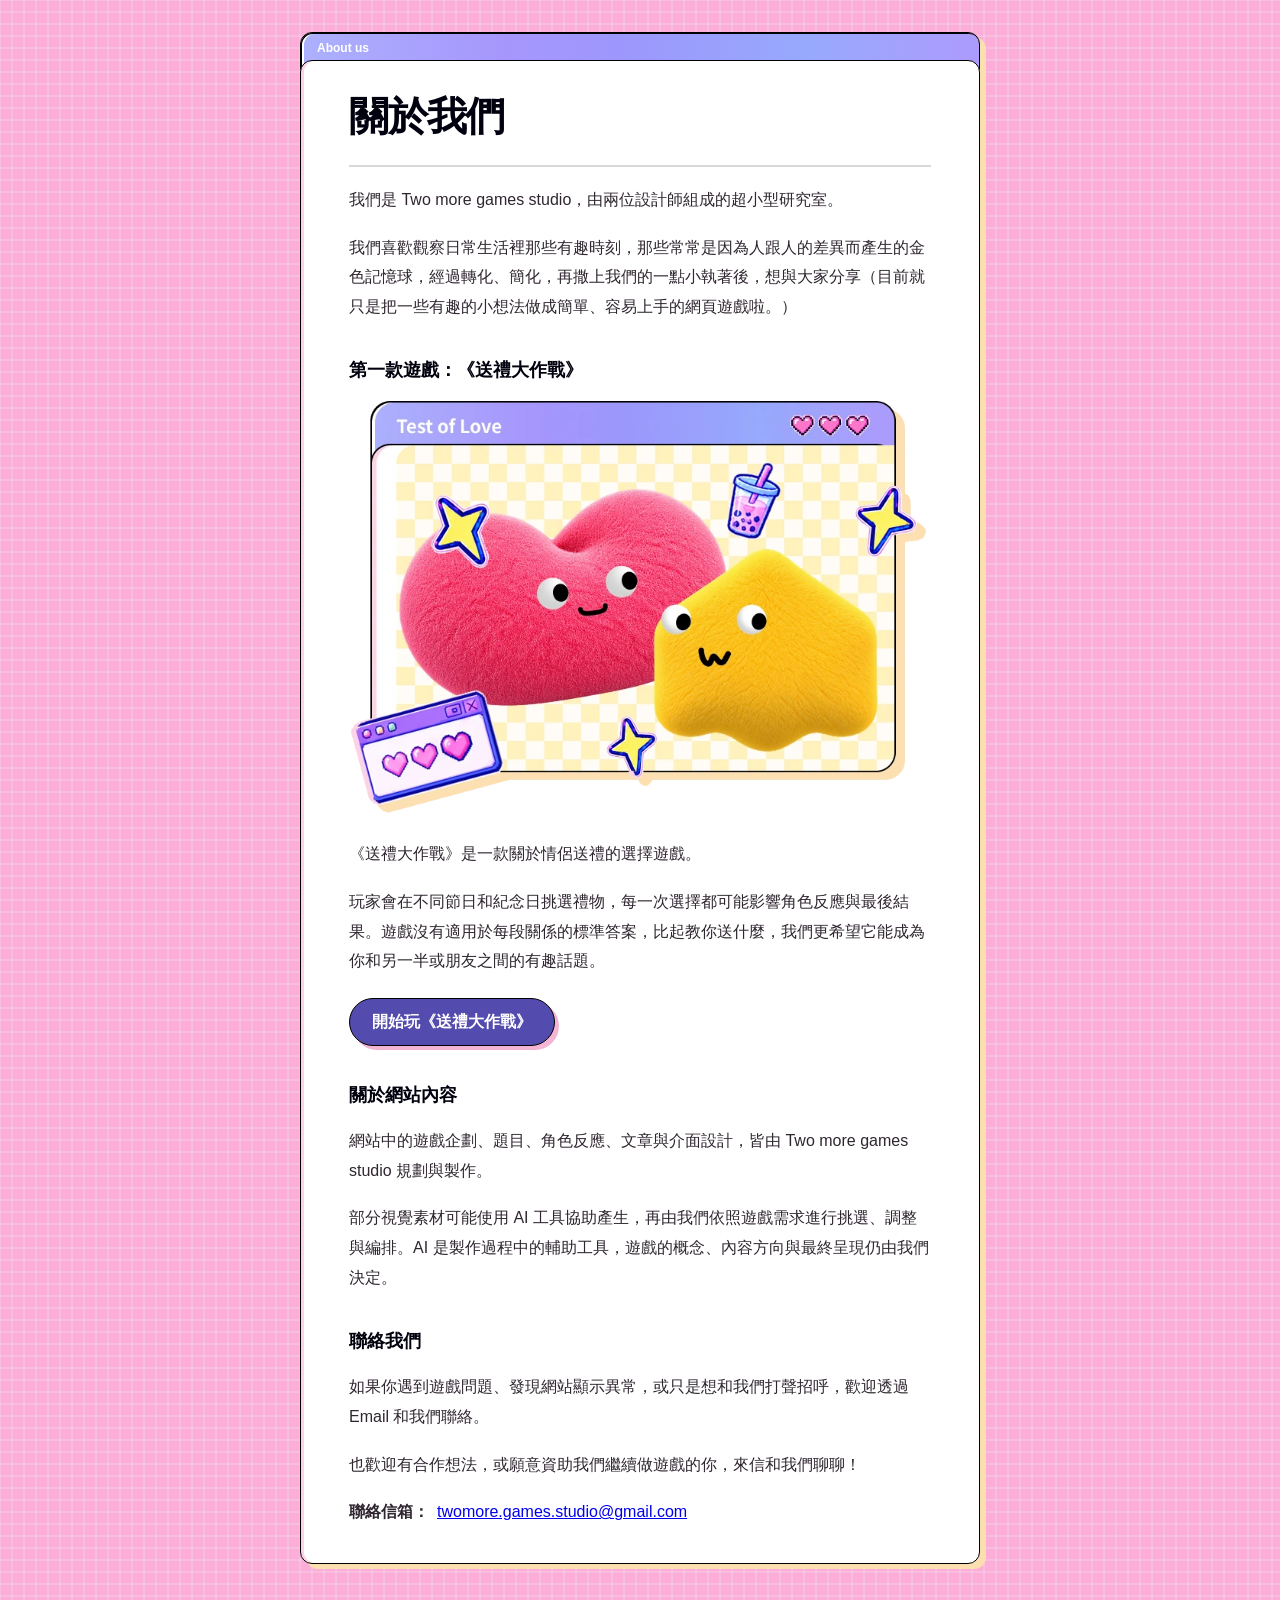
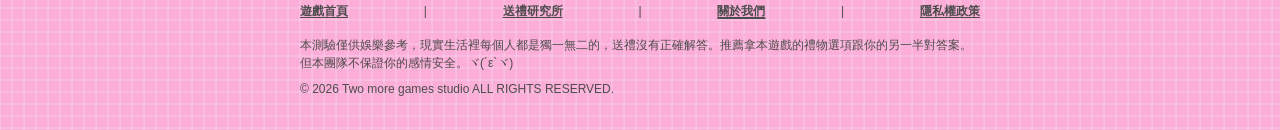
==== index.html @ 74f7c78f "更新工作室首頁遊戲主視覺" ====
<!doctype html>
<html lang="zh-Hant">
  <head>
    <meta charset="UTF-8" />
    <meta name="viewport" content="width=device-width, initial-scale=1" />
    <meta
      name="description"
      content="Two more games studio 是由兩位設計師組成的獨立遊戲工作室，將日常生活中的有趣觀察轉化成簡單、容易上手的原創網頁遊戲。"
    />
    <!-- 正式宣傳與申請 AdSense 前，請改回 index,follow。 -->
    <meta name="robots" content="noindex,follow" />
    <title>Two more games studio｜原創網頁遊戲工作室</title>
    <link rel="canonical" href="https://tutu-playlab.github.io/" />
    <meta property="og:locale" content="zh_TW" />
    <meta property="og:type" content="website" />
    <meta property="og:site_name" content="Two more games studio" />
    <meta property="og:title" content="Two more games studio｜原創網頁遊戲工作室" />
    <meta
      property="og:description"
      content="Two more games studio 是由兩位設計師組成的獨立遊戲工作室，將日常生活中的有趣觀察轉化成簡單、容易上手的原創網頁遊戲。"
    />
    <meta property="og:url" content="https://tutu-playlab.github.io/" />
    <meta
      property="og:image"
      content="https://tutu-playlab.github.io/gift-game/assets/social/gift-game-share-20261015.png"
    />
    <meta property="og:image:width" content="1200" />
    <meta property="og:image:height" content="630" />
    <meta
      property="og:image:alt"
      content="粉紅色愛心與黃色角色出現在 Test of Love 復古遊戲視窗中"
    />
    <meta name="twitter:card" content="summary_large_image" />
    <meta name="twitter:title" content="Two more games studio｜原創網頁遊戲工作室" />
    <meta
      name="twitter:description"
      content="由兩位設計師組成的獨立遊戲工作室，將日常觀察做成簡單、容易上手的原創網頁遊戲。"
    />
    <meta
      name="twitter:image"
      content="https://tutu-playlab.github.io/gift-game/assets/social/gift-game-share-20261015.png"
    />
    <meta
      name="twitter:image:alt"
      content="粉紅色愛心與黃色角色出現在 Test of Love 復古遊戲視窗中"
    />
    <link rel="icon" type="image/png" href="/gift-game/assets/question/heart.png" />
    <link rel="stylesheet" href="css/site.css" />
    <script src="/components/site-footer.js?v=20261013-2" defer></script>
  </head>
  <body>
    <main class="about-page">
      <article class="about-window" id="about" aria-labelledby="aboutTitle">
        <div class="about-window-panel">
          <header class="about-titlebar">
            <span>About us</span>
          </header>

          <div class="about-content">
            <header class="about-heading">
              <h1 id="aboutTitle">關於我們</h1>
            </header>

            <p>我們是 Two more games studio，由兩位設計師組成的超小型研究室。</p>
            <p>
              我們喜歡觀察日常生活裡那些有趣時刻，那些常常是因為人跟人的差異而產生的金色記憶球，經過轉化、簡化，再撒上我們的一點小執著後，想與大家分享（目前就只是把一些有趣的小想法做成簡單、容易上手的網頁遊戲啦。）
            </p>

            <section aria-labelledby="firstGameTitle">
              <h2 id="firstGameTitle">第一款遊戲：《送禮大作戰》</h2>
              <figure class="game-visual">
                <img
                  src="assets/gift-game-main.webp?v=20261016-1"
                  width="762"
                  height="542"
                  alt="《送禮大作戰》主視覺，粉紅愛心與黃色角色出現在 Test of Love 視窗中"
                  decoding="async"
                />
              </figure>
              <p>《送禮大作戰》是一款關於情侶送禮的選擇遊戲。</p>
              <p>
                玩家會在不同節日和紀念日挑選禮物，每一次選擇都可能影響角色反應與最後結果。遊戲沒有適用於每段關係的標準答案，比起教你送什麼，我們更希望它能成為你和另一半或朋友之間的有趣話題。
              </p>
              <a class="game-cta" href="/gift-game/">開始玩《送禮大作戰》</a>
            </section>

            <section aria-labelledby="siteContentTitle">
              <h2 id="siteContentTitle">關於網站內容</h2>
              <p>
                網站中的遊戲企劃、題目、角色反應、文章與介面設計，皆由
                <span lang="en">Two more games studio</span>
                規劃與製作。
              </p>
              <p>
                部分視覺素材可能使用 AI 工具協助產生，再由我們依照遊戲需求進行挑選、調整與編排。AI 是製作過程中的輔助工具，遊戲的概念、內容方向與最終呈現仍由我們決定。
              </p>
            </section>

            <section aria-labelledby="contactTitle">
              <h2 id="contactTitle">聯絡我們</h2>
              <p>
                如果你遇到遊戲問題、發現網站顯示異常，或只是想和我們打聲招呼，歡迎透過 Email 和我們聯絡。
              </p>
              <p>
                也歡迎有合作想法，或願意資助我們繼續做遊戲的你，來信和我們聊聊！
              </p>
              <p class="contact-line">
                <strong>聯絡信箱：</strong>
                <a href="mailto:twomore.games.studio@gmail.com">twomore.games.studio@gmail.com</a>
              </p>
            </section>
          </div>
        </div>
      </article>

      <site-footer current-page="about"></site-footer>
    </main>
  </body>
</html>
---- css/site.css ----
:root {
  color-scheme: light;
  --ink: #2f2630;
  --muted: #766c75;
  --pink-grid: #fdadd8;
  --pink-line: #fcd3e6;
  --window-shadow: #fcdfb1;
  --purple: #534bad;
  --purple-hover: #40398c;
  --replace-bg: #fff2a8;
  --replace-ink: #6d2c91;
}

* {
  box-sizing: border-box;
}

html {
  min-width: 320px;
  min-height: 100%;
  background-color: var(--pink-grid);
  background-image: url("../assets/bg-grid.png");
  background-repeat: repeat;
  background-size: 12px 12px;
}

body {
  min-width: 320px;
  min-height: 100vh;
  margin: 0;
  color: var(--ink);
  font-family: -apple-system, BlinkMacSystemFont, "Segoe UI", "Noto Sans TC", sans-serif;
  background: transparent;
}

.about-page {
  display: flex;
  width: 100%;
  min-height: 100svh;
  flex-direction: column;
  align-items: center;
  padding: max(32px, env(safe-area-inset-top)) 24px max(32px, env(safe-area-inset-bottom));
}

.about-window {
  position: relative;
  width: min(100%, 680px);
  scroll-margin-top: 24px;
}

.about-window-panel {
  position: relative;
  isolation: isolate;
}

.about-window-panel::before {
  position: absolute;
  inset: 0;
  z-index: -1;
  background: var(--window-shadow);
  border-radius: 12px;
  content: "";
  pointer-events: none;
  transform: translate(6px, 5px);
}

.about-titlebar {
  position: relative;
  z-index: 0;
  display: flex;
  width: 100%;
  height: 38px;
  align-items: flex-start;
  padding: 8px 16px 16px;
  color: #fff;
  font-size: 12px;
  font-weight: 700;
  line-height: 14px;
  background: linear-gradient(
    90deg,
    #acb1fd 0%,
    #a696fc 30.258%,
    #9c97fc 47.596%,
    #97a9fc 74.185%,
    #ac9bfc 100%
  );
  border: 1px solid #000;
  border-radius: 12px 12px 0 0;
  box-shadow: inset 1px 1px 0 #000, inset 3px 1px 0 #fffffd;
}

.about-content {
  position: relative;
  z-index: 1;
  margin-top: -10px;
  padding: 30px clamp(20px, 5vw, 48px) 36px;
  background: #fff;
  border: 1px solid #000;
  border-radius: 12px;
  box-shadow: inset 3px 0 0 var(--pink-line);
}

.about-heading {
  padding-bottom: 24px;
  border-bottom: 2px solid #d9d9d9;
}

h1 {
  margin: 0;
  color: #00000e;
  font-size: clamp(28px, 7vw, 40px);
  font-weight: 900;
  line-height: 1.25;
  letter-spacing: -.03em;
}

section {
  margin-top: 36px;
}

h2 {
  margin: 0 0 14px;
  color: #00000e;
  font-size: 18px;
  line-height: 1.45;
}

p {
  margin: 18px 0 0;
  font-size: 16px;
  line-height: 1.85;
}

.game-visual {
  margin: 18px 0 24px;
}

.game-visual img {
  display: block;
  width: 100%;
  height: auto;
}

.game-cta {
  display: inline-flex;
  min-height: 48px;
  align-items: center;
  justify-content: center;
  margin-top: 22px;
  padding: 12px 22px;
  color: #fff;
  font-size: 16px;
  font-weight: 800;
  line-height: 1.4;
  text-align: center;
  text-decoration: none;
  background: var(--purple);
  border: 1px solid #000;
  border-radius: 999px;
  box-shadow: 4px 4px 0 #f4b5d4;
  transition: transform 150ms ease, box-shadow 150ms ease, background-color 150ms ease;
}

.game-cta:hover {
  color: #fff;
  background: var(--purple-hover);
  box-shadow: 2px 2px 0 #f4b5d4;
  transform: translate(2px, 2px);
}

.game-cta:focus-visible {
  outline: 3px solid #7b4ce2;
  outline-offset: 4px;
}

.contact-line {
  display: flex;
  flex-wrap: wrap;
  gap: 8px;
  align-items: center;
}

/* 黃色標示代表正式發布前一定要替換的文字。 */
.replace-me {
  display: inline-block;
  padding: 4px 8px;
  color: var(--replace-ink);
  font-weight: 800;
  line-height: 1.45;
  background: var(--replace-bg);
  border: 2px dashed #a963c5;
  border-radius: 6px;
}

@media (max-width: 560px) {
  .about-page {
    padding-right: 24px;
    padding-left: 24px;
  }

  .about-content {
    padding-right: 20px;
    padding-left: 20px;
  }

  .game-cta {
    width: 100%;
  }
}

@media (max-width: 360px) {
  .about-page {
    padding-right: 18px;
    padding-left: 18px;
  }

  .about-content {
    padding-right: 17px;
    padding-left: 17px;
  }
}

@media (prefers-reduced-motion: reduce) {
  *,
  *::before,
  *::after {
    scroll-behavior: auto !important;
    transition-duration: .01ms !important;
  }
}
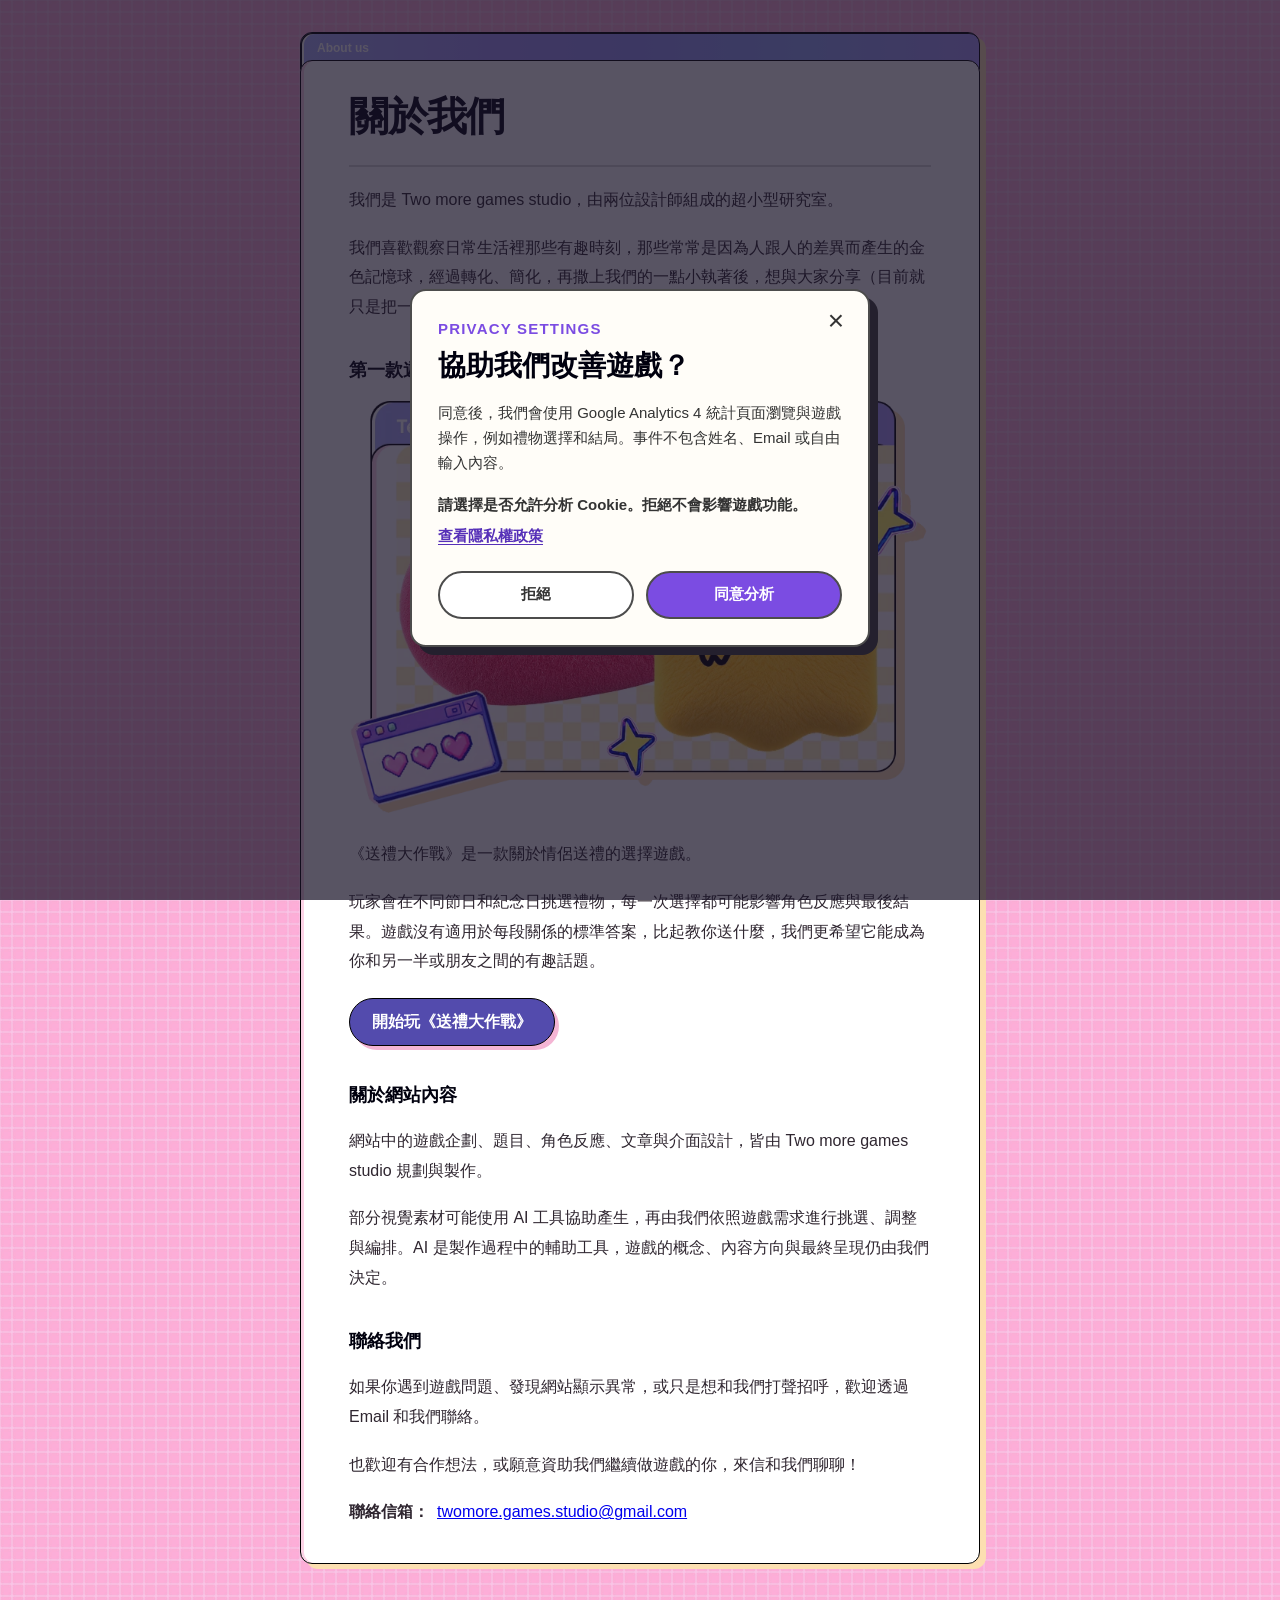
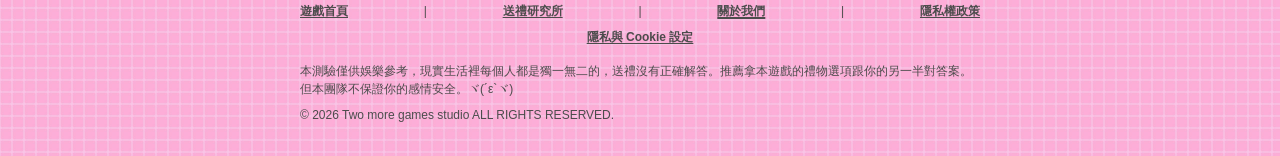
==== commit ca672e0c: "加入 GA4 同意管理元件" ====
--- a/index.html
+++ b/index.html
@@ -10,7 +10,7 @@
     <!-- 正式宣傳與申請 AdSense 前，請改回 index,follow。 -->
     <meta name="robots" content="noindex,follow" />
     <title>Two more games studio｜原創網頁遊戲工作室</title>
-    <link rel="canonical" href="https://tutu-playlab.github.io/" />
+    <link rel="canonical" href="https://twomoregames.space/" />
     <meta property="og:locale" content="zh_TW" />
     <meta property="og:type" content="website" />
     <meta property="og:site_name" content="Two more games studio" />
@@ -19,10 +19,10 @@
       property="og:description"
       content="Two more games studio 是由兩位設計師組成的獨立遊戲工作室，將日常生活中的有趣觀察轉化成簡單、容易上手的原創網頁遊戲。"
     />
-    <meta property="og:url" content="https://tutu-playlab.github.io/" />
+    <meta property="og:url" content="https://twomoregames.space/" />
     <meta
       property="og:image"
-      content="https://tutu-playlab.github.io/gift-game/assets/social/gift-game-share-20261015.png"
+      content="https://twomoregames.space/gift-game/assets/social/gift-game-share-20261015.png"
     />
     <meta property="og:image:width" content="1200" />
     <meta property="og:image:height" content="630" />
@@ -38,7 +38,7 @@
     />
     <meta
       name="twitter:image"
-      content="https://tutu-playlab.github.io/gift-game/assets/social/gift-game-share-20261015.png"
+      content="https://twomoregames.space/gift-game/assets/social/gift-game-share-20261015.png"
     />
     <meta
       name="twitter:image:alt"
@@ -46,7 +46,7 @@
     />
     <link rel="icon" type="image/png" href="/gift-game/assets/question/heart.png" />
     <link rel="stylesheet" href="css/site.css" />
-    <script src="/components/site-footer.js?v=20261013-2" defer></script>
+    <script src="/components/site-footer.js?v=20261016-2" defer></script>
   </head>
   <body>
     <main class="about-page">
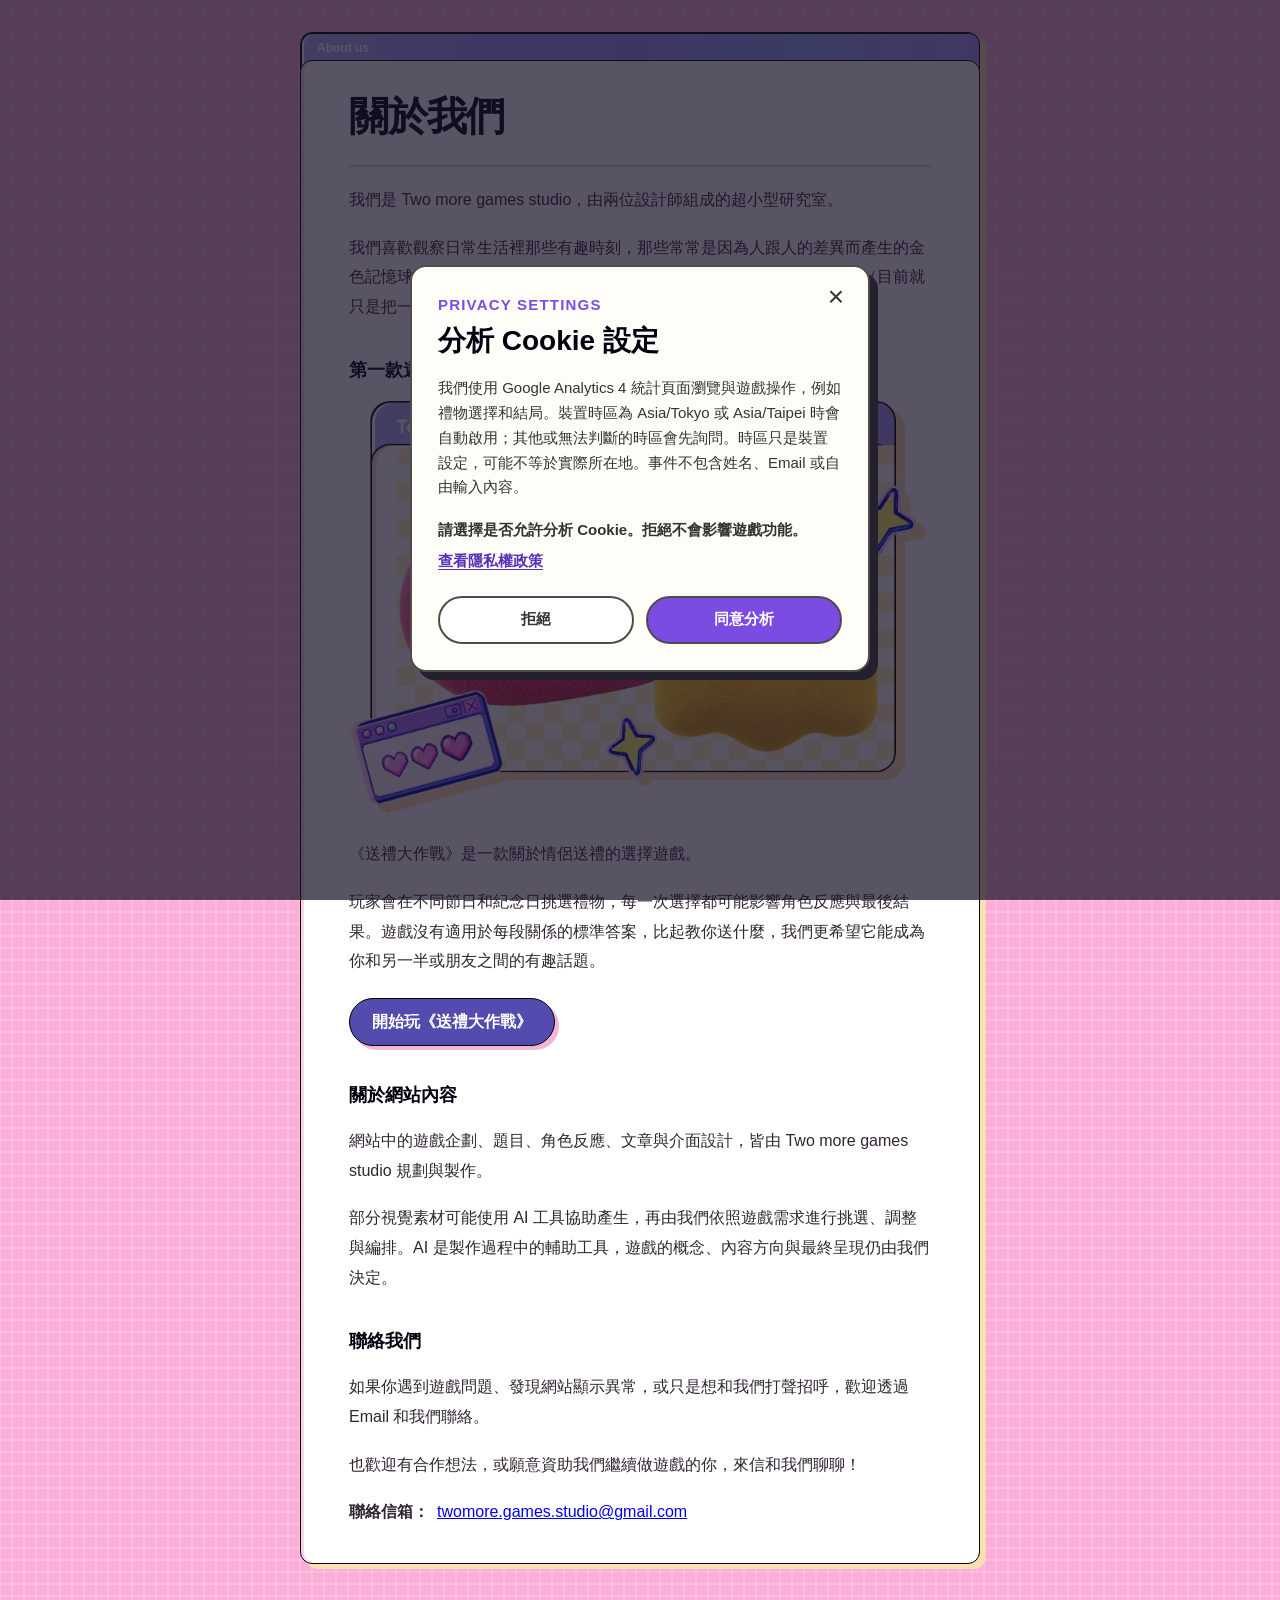
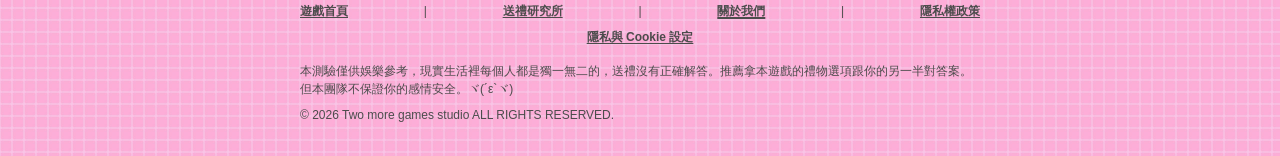
==== commit a3aed182: "依裝置時區調整 GA4 同意流程" ====
--- a/index.html
+++ b/index.html
@@ -46,7 +46,7 @@
     />
     <link rel="icon" type="image/png" href="/gift-game/assets/question/heart.png" />
     <link rel="stylesheet" href="css/site.css" />
-    <script src="/components/site-footer.js?v=20261016-2" defer></script>
+    <script src="/components/site-footer.js?v=20261016-3" defer></script>
   </head>
   <body>
     <main class="about-page">
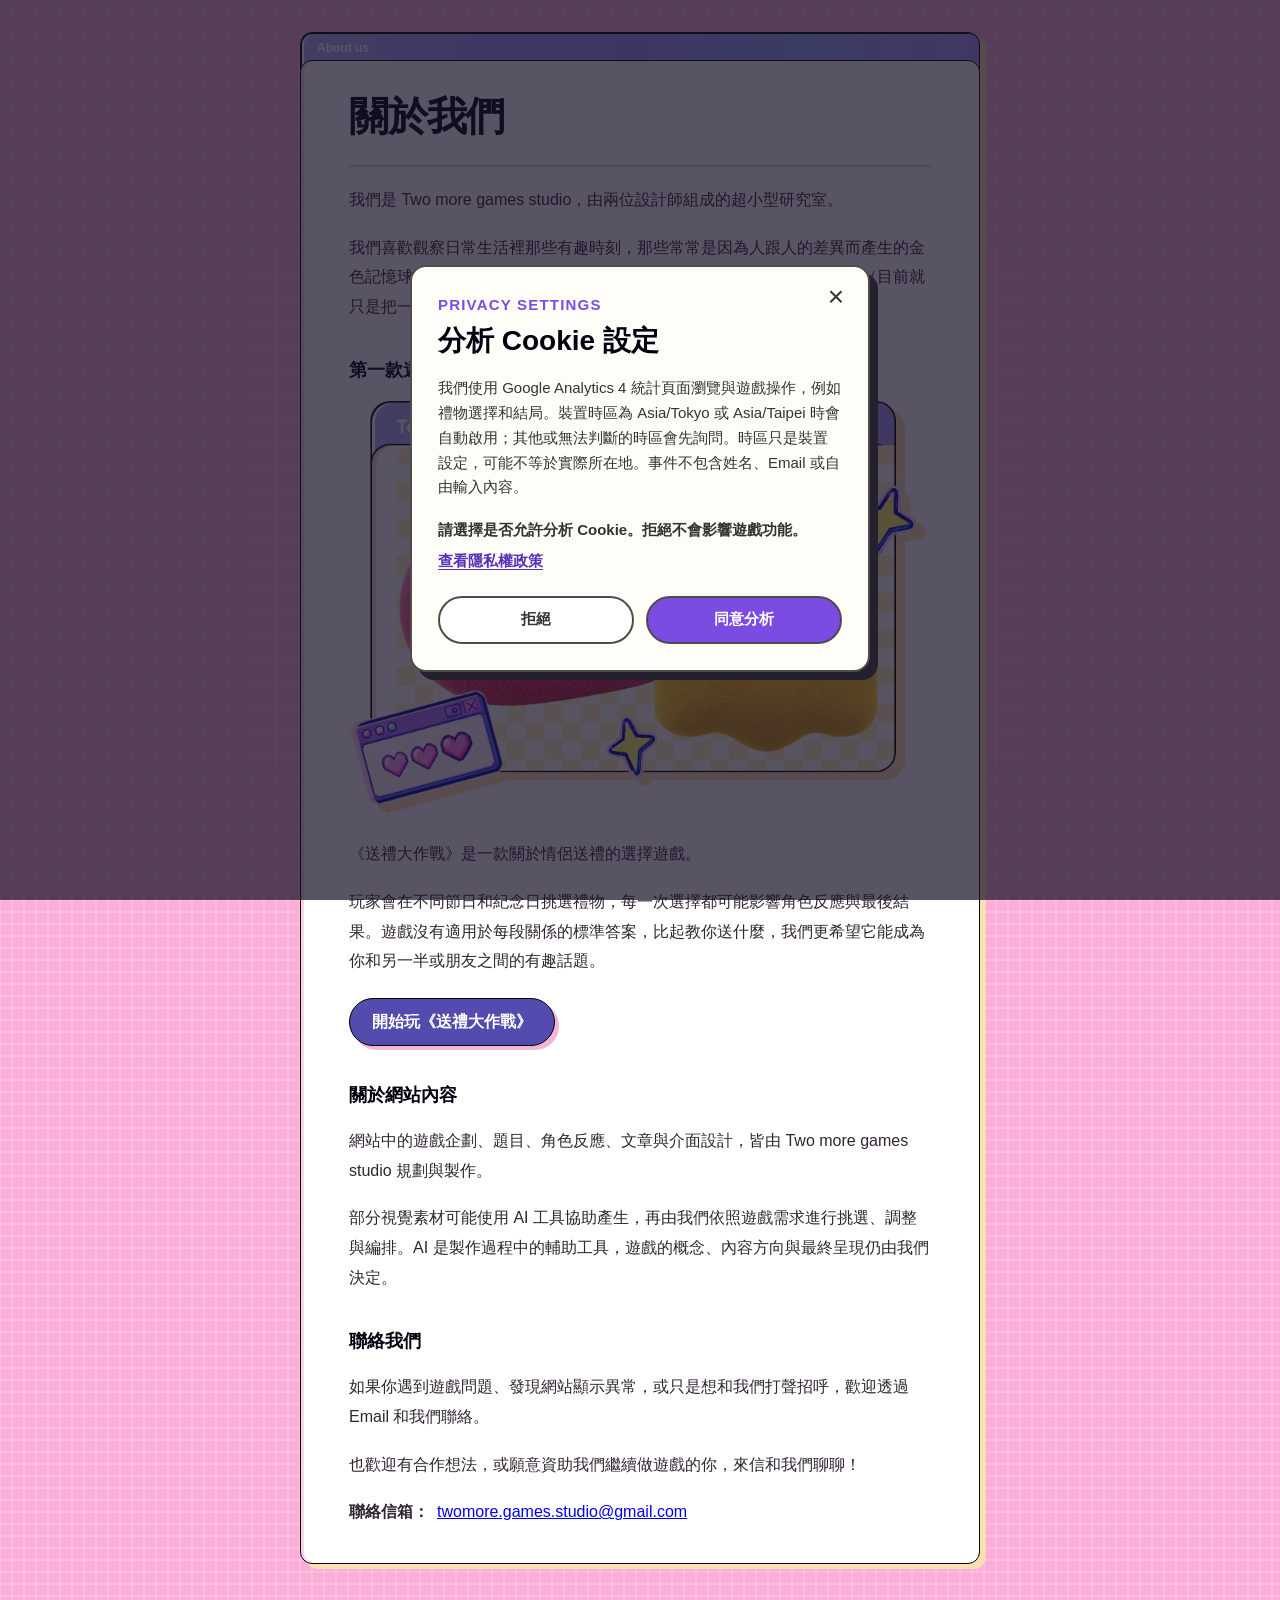
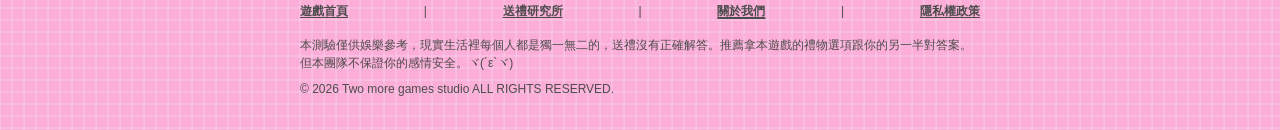
==== commit 16df8ed4: "移動分析 Cookie 設定至隱私頁" ====
--- a/index.html
+++ b/index.html
@@ -7,8 +7,7 @@
       name="description"
       content="Two more games studio 是由兩位設計師組成的獨立遊戲工作室，將日常生活中的有趣觀察轉化成簡單、容易上手的原創網頁遊戲。"
     />
-    <!-- 正式宣傳與申請 AdSense 前，請改回 index,follow。 -->
-    <meta name="robots" content="noindex,follow" />
+    <meta name="robots" content="index,follow" />
     <title>Two more games studio｜原創網頁遊戲工作室</title>
     <link rel="canonical" href="https://twomoregames.space/" />
     <meta property="og:locale" content="zh_TW" />
@@ -46,7 +45,7 @@
     />
     <link rel="icon" type="image/png" href="/gift-game/assets/question/heart.png" />
     <link rel="stylesheet" href="css/site.css" />
-    <script src="/components/site-footer.js?v=20261016-3" defer></script>
+    <script src="/components/site-footer.js?v=20261017-1" defer></script>
   </head>
   <body>
     <main class="about-page">
